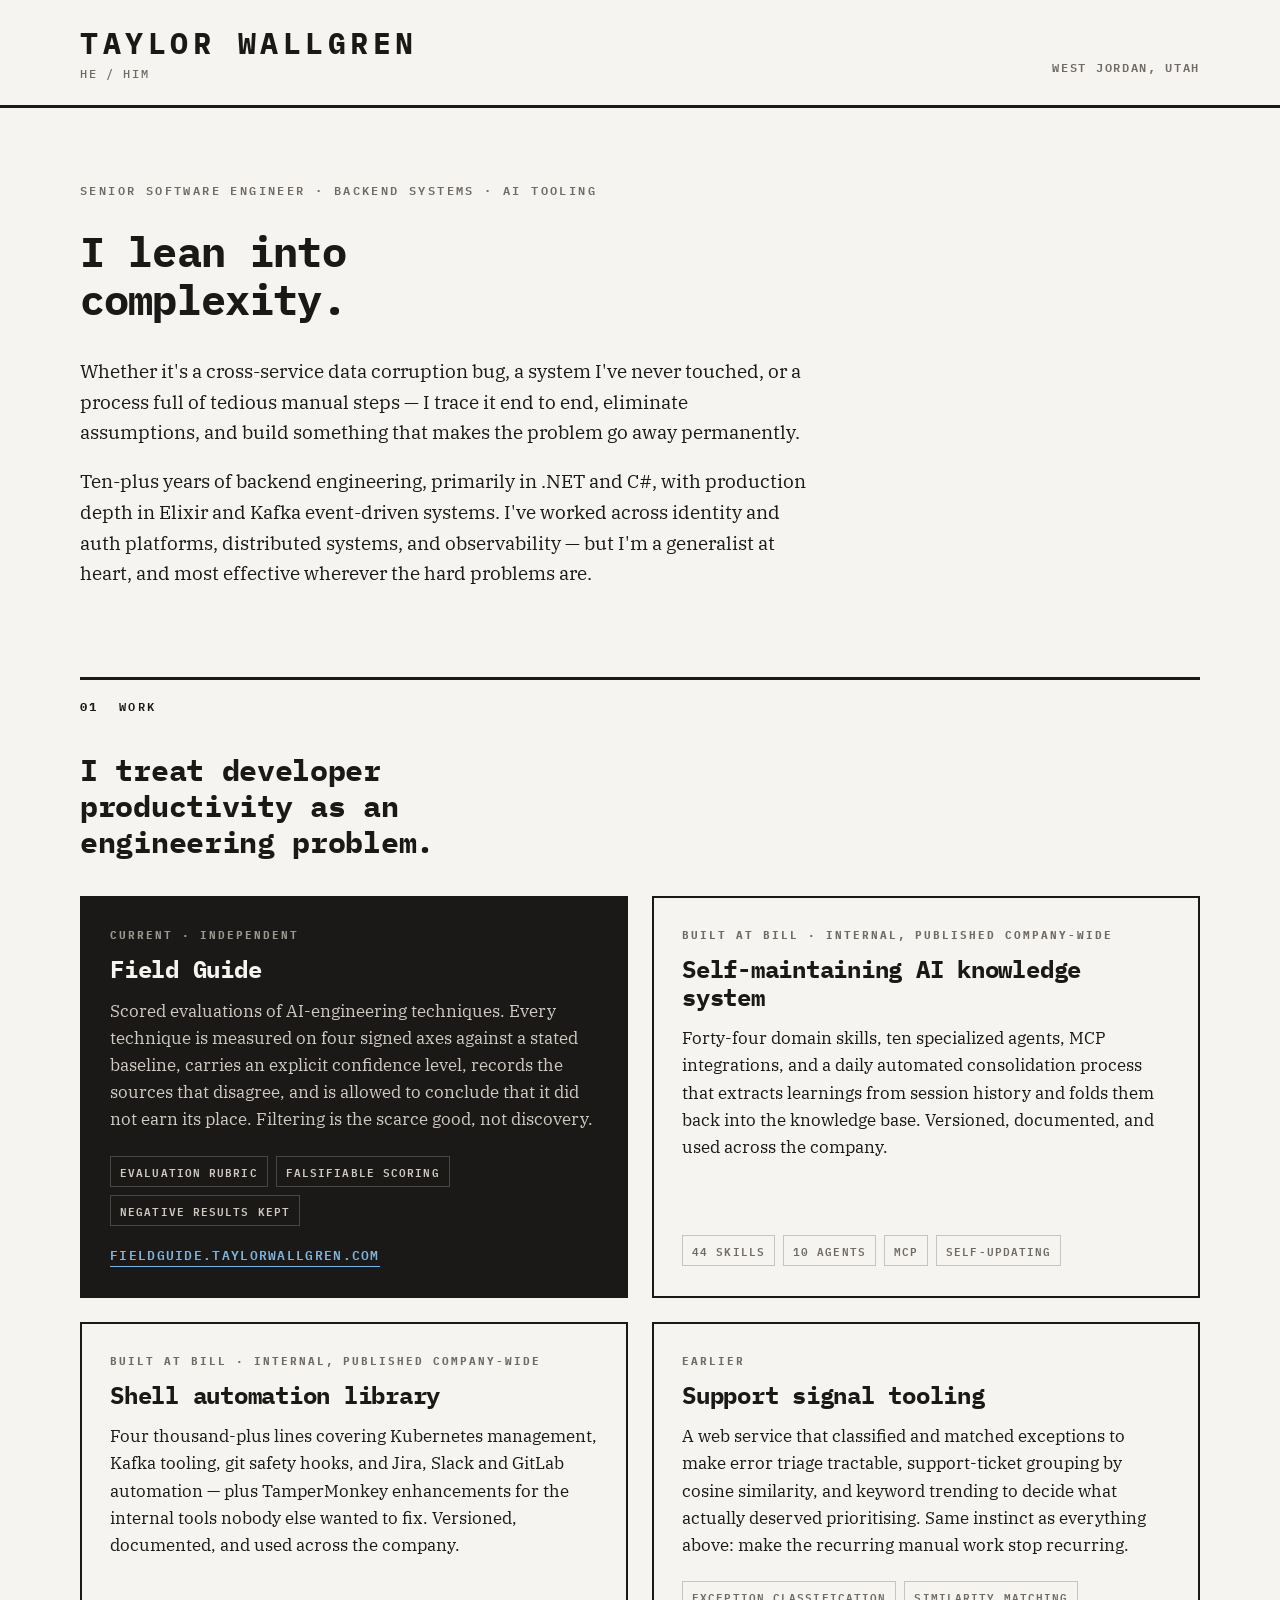
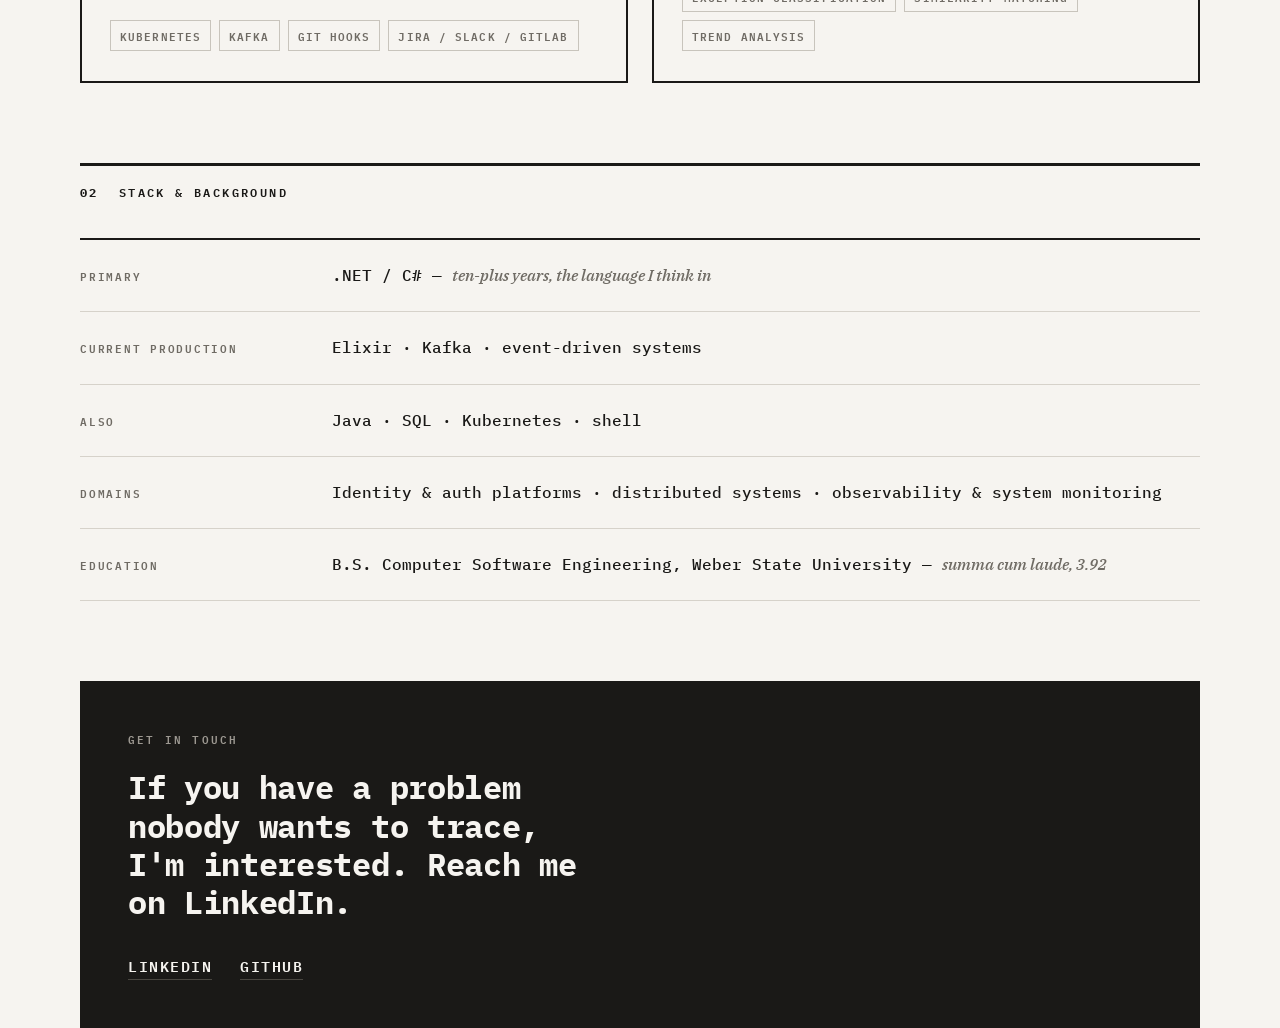
==== index.html @ c46b835e "Initial commit — taylorwallgren.com Static personal homepage. Hand-written HTML and CSS, no build st" ====
<!doctype html>
<html lang="en">
<head>
<meta charset="utf-8">
<meta name="viewport" content="width=device-width, initial-scale=1">
<title>Taylor Wallgren — Senior Software Engineer</title>
<meta name="description" content="Backend engineer who leans into complexity. 10+ years across .NET/C#, Elixir, and Kafka event-driven systems, with a standing interest in developer productivity as an engineering problem.">
<link rel="preconnect" href="https://fonts.googleapis.com">
<link rel="preconnect" href="https://fonts.gstatic.com" crossorigin>
<link rel="stylesheet" href="https://fonts.googleapis.com/css2?family=IBM+Plex+Mono:wght@400;500;600;700&family=IBM+Plex+Serif:ital,wght@0,400;0,600;1,400&display=swap">
<link rel="stylesheet" href="style.css">
</head>
<body>

<header class="masthead wrap">
  <div>
    <div class="masthead__name">Taylor Wallgren</div>
    <div class="masthead__pronouns">He / Him</div>
  </div>
  <div class="masthead__where">West Jordan, Utah</div>
</header>

<section class="hero wrap">
  <div class="hero__role">Senior Software Engineer &middot; Backend Systems &middot; AI Tooling</div>
  <h1 class="hero__lead">I lean into complexity.</h1>
  <p class="hero__body">Whether it's a cross-service data corruption bug, a system I've never touched, or a process full of tedious manual steps — I trace it end to end, eliminate assumptions, and build something that makes the problem go away permanently.</p>
  <p class="hero__body">Ten-plus years of backend engineering, primarily in .NET and C#, with production depth in Elixir and Kafka event-driven systems. I've worked across identity and auth platforms, distributed systems, and observability — but I'm a generalist at heart, and most effective wherever the hard problems are.</p>
</section>

<section class="section wrap">
  <div class="section__head"><span class="section__num">01</span><h2 class="section__label">Work</h2></div>

  <p class="claim">I treat developer productivity as an engineering problem.</p>

  <div class="work">

    <div class="card card--current">
      <div class="card__tag">Current &middot; Independent</div>
      <div class="card__title">Field Guide</div>
      <div class="card__body">Scored evaluations of AI-engineering techniques. Every technique is measured on four signed axes against a stated baseline, carries an explicit confidence level, records the sources that disagree, and is allowed to conclude that it did not earn its place. Filtering is the scarce good, not discovery.</div>
      <div class="card__facts">
        <span class="chip">Evaluation rubric</span>
        <span class="chip">Falsifiable scoring</span>
        <span class="chip">Negative results kept</span>
      </div>
      <div class="card__link"><a href="https://fieldguide.taylorwallgren.com">fieldguide.taylorwallgren.com</a></div>
    </div>

    <div class="card">
      <div class="card__tag">Built at BILL &middot; Internal, published company-wide</div>
      <div class="card__title">Self-maintaining AI knowledge system</div>
      <div class="card__body">Forty-four domain skills, ten specialized agents, MCP integrations, and a daily automated consolidation process that extracts learnings from session history and folds them back into the knowledge base. Versioned, documented, and used across the company.</div>
      <div class="card__facts">
        <span class="chip">44 skills</span>
        <span class="chip">10 agents</span>
        <span class="chip">MCP</span>
        <span class="chip">Self-updating</span>
      </div>
    </div>

    <div class="card">
      <div class="card__tag">Built at BILL &middot; Internal, published company-wide</div>
      <div class="card__title">Shell automation library</div>
      <div class="card__body">Four thousand-plus lines covering Kubernetes management, Kafka tooling, git safety hooks, and Jira, Slack and GitLab automation — plus TamperMonkey enhancements for the internal tools nobody else wanted to fix. Versioned, documented, and used across the company.</div>
      <div class="card__facts">
        <span class="chip">Kubernetes</span>
        <span class="chip">Kafka</span>
        <span class="chip">Git hooks</span>
        <span class="chip">Jira / Slack / GitLab</span>
      </div>
    </div>

    <div class="card">
      <div class="card__tag">Earlier</div>
      <div class="card__title">Support signal tooling</div>
      <div class="card__body">A web service that classified and matched exceptions to make error triage tractable, support-ticket grouping by cosine similarity, and keyword trending to decide what actually deserved prioritising. Same instinct as everything above: make the recurring manual work stop recurring.</div>
      <div class="card__facts">
        <span class="chip">Exception classification</span>
        <span class="chip">Similarity matching</span>
        <span class="chip">Trend analysis</span>
      </div>
    </div>

  </div>
</section>

<section class="section wrap">
  <div class="section__head"><span class="section__num">02</span><h2 class="section__label">Stack &amp; background</h2></div>

  <div class="stack">
    <div class="stack__row">
      <div class="stack__k">Primary</div>
      <div class="stack__v">.NET / C# &mdash; <em>ten-plus years, the language I think in</em></div>
    </div>
    <div class="stack__row">
      <div class="stack__k">Current production</div>
      <div class="stack__v">Elixir &middot; Kafka &middot; event-driven systems</div>
    </div>
    <div class="stack__row">
      <div class="stack__k">Also</div>
      <div class="stack__v">Java &middot; SQL &middot; Kubernetes &middot; shell</div>
    </div>
    <div class="stack__row">
      <div class="stack__k">Domains</div>
      <div class="stack__v">Identity &amp; auth platforms &middot; distributed systems &middot; observability &amp; system monitoring</div>
    </div>
    <div class="stack__row">
      <div class="stack__k">Education</div>
      <div class="stack__v">B.S. Computer Software Engineering, Weber State University &mdash; <em>summa cum laude, 3.92</em></div>
    </div>
  </div>
</section>

<section class="wrap">
  <div class="contact">
    <div class="contact__kicker">Get in touch</div>
    <div class="contact__line">If you have a problem nobody wants to trace, I'm interested. Reach me on LinkedIn.</div>
    <div class="contact__links">
      <a href="https://www.linkedin.com/in/taylorwallgren/">LinkedIn</a>
      <a href="https://github.com/twallgren">GitHub</a>
    </div>
  </div>
</section>

</body>
</html>
---- style.css ----
/* Taylor Wallgren — personal site.
   Same visual system as Field Guide (fieldguide subdomain) so the two
   read as one body of work: hard edges, heavy rules, mono for structure,
   serif for prose. */

:root {
  --paper:      #f6f4f0;
  --ink:        #1a1917;
  --muted:      #6f6b64;
  --hairline:   #d6d2ca;
  --hairline-2: #c8c4bc;
  --wash:       #ece8e1;

  --pos:        #1f6497;
  --neg:        #9c5f1a;

  --ink-inv:    #f6f4f0;
  --muted-inv:  #9c9891;
  --body-inv:   #cfcac2;
  --rule-inv:   #4a4741;

  --mono: 'IBM Plex Mono', ui-monospace, 'SF Mono', Menlo, monospace;
  --serif: 'IBM Plex Serif', Georgia, 'Times New Roman', serif;

  --gutter: 80px;
}

* { box-sizing: border-box; }
html { -webkit-text-size-adjust: 100%; }

body {
  margin: 0;
  background: var(--paper);
  color: var(--ink);
  font-family: var(--mono);
  padding-bottom: 0;
}

a { color: var(--pos); text-decoration: none; border-bottom: 1px solid var(--pos); }
a:hover { color: var(--neg); border-bottom-color: var(--neg); }
h1, h2, h3, p, ul { margin: 0; }
ul { padding: 0; list-style: none; }

.wrap { padding-left: var(--gutter); padding-right: var(--gutter); }

/* ---------- masthead ---------- */

.masthead {
  border-bottom: 3px solid var(--ink);
  padding-top: 28px; padding-bottom: 24px;
  display: flex; align-items: flex-end; justify-content: space-between;
  gap: 32px; flex-wrap: wrap;
}
.masthead__name {
  font-size: 30px; font-weight: 700; letter-spacing: 0.15em;
  text-transform: uppercase; line-height: 1;
}
.masthead__pronouns {
  font-size: 12px; font-weight: 500; letter-spacing: 0.14em;
  text-transform: uppercase; color: var(--muted); margin-top: 8px;
}
.masthead__where {
  font-size: 12px; font-weight: 600; letter-spacing: 0.14em;
  text-transform: uppercase; color: var(--muted); padding-bottom: 4px;
}

/* ---------- hero ---------- */

.hero { padding-top: 72px; padding-bottom: 8px; }
.hero__role {
  font-size: 12px; font-weight: 600; letter-spacing: 0.2em;
  text-transform: uppercase; color: var(--muted); margin-bottom: 28px;
}
.hero__lead {
  font-size: 42px; font-weight: 700; line-height: 1.14;
  letter-spacing: -0.02em; max-width: 22ch; margin-bottom: 32px;
  text-wrap: balance;
}
.hero__body {
  font-family: var(--serif); font-size: 19px; line-height: 1.62;
  max-width: 66ch; text-wrap: pretty;
}
.hero__body + .hero__body { margin-top: 18px; }

/* ---------- sections ---------- */

.section { padding-top: 80px; }
.section__head {
  border-top: 3px solid var(--ink); padding-top: 16px;
  display: flex; align-items: baseline; gap: 20px; flex-wrap: wrap;
  margin-bottom: 36px;
}
.section__num { font-size: 12px; font-weight: 700; letter-spacing: 0.2em; }
.section__label {
  font-size: 12px; font-weight: 600; letter-spacing: 0.2em; text-transform: uppercase;
}

.claim {
  font-size: 30px; font-weight: 700; line-height: 1.2;
  letter-spacing: -0.01em; max-width: 26ch; margin-bottom: 36px;
}

/* ---------- work cards ---------- */

.work { display: grid; grid-template-columns: repeat(2, minmax(0, 1fr)); gap: 24px; }
.card {
  border: 2px solid var(--ink); padding: 30px 28px;
  display: flex; flex-direction: column; gap: 14px;
}
.card--current { background: var(--ink); color: var(--ink-inv); }
.card__tag {
  font-size: 11px; font-weight: 700; letter-spacing: 0.18em;
  text-transform: uppercase; color: var(--muted);
}
.card--current .card__tag { color: var(--muted-inv); }
.card__title { font-size: 24px; font-weight: 700; line-height: 1.15; letter-spacing: -0.01em; }
.card__body { font-family: var(--serif); font-size: 17px; line-height: 1.6; }
.card--current .card__body { color: var(--body-inv); }
.card__facts { display: flex; flex-wrap: wrap; gap: 8px; margin-top: auto; padding-top: 8px; }
.chip {
  font-size: 11px; font-weight: 600; letter-spacing: 0.1em; text-transform: uppercase;
  border: 1px solid var(--hairline-2); color: var(--muted); padding: 5px 9px;
}
.card--current .chip { border-color: var(--rule-inv); color: var(--body-inv); }
.card__link { margin-top: 4px; font-size: 13px; font-weight: 600; letter-spacing: 0.1em; text-transform: uppercase; }
.card--current .card__link a { color: #7fb4dd; border-bottom-color: #7fb4dd; }
.card--current .card__link a:hover { color: #d9a86a; border-bottom-color: #d9a86a; }

/* ---------- stack ---------- */

.stack { border-top: 2px solid var(--ink); }
.stack__row {
  display: grid; grid-template-columns: 220px 1fr; gap: 32px;
  padding: 22px 0; border-bottom: 1px solid var(--hairline); align-items: baseline;
}
.stack__k {
  font-size: 11px; font-weight: 600; letter-spacing: 0.16em;
  text-transform: uppercase; color: var(--muted);
}
.stack__v { font-size: 16px; font-weight: 500; line-height: 1.7; }
.stack__v em { font-family: var(--serif); font-size: 16px; color: var(--muted); font-style: italic; }

/* ---------- contact ---------- */

.contact { background: var(--ink); color: var(--ink-inv); padding: 48px; margin-top: 80px; }
.contact__kicker {
  font-size: 11px; font-weight: 600; letter-spacing: 0.2em;
  text-transform: uppercase; color: var(--muted-inv); margin-bottom: 20px;
}
.contact__line { font-size: 32px; font-weight: 700; line-height: 1.2; letter-spacing: -0.01em; max-width: 24ch; margin-bottom: 32px; }
.contact__links { display: flex; flex-wrap: wrap; gap: 28px; }
.contact__links a {
  font-size: 15px; font-weight: 600; letter-spacing: 0.1em; text-transform: uppercase;
  color: var(--ink-inv); border-bottom-color: var(--rule-inv);
}
.contact__links a:hover { color: #d9a86a; border-bottom-color: #d9a86a; }
.todo { color: var(--neg); font-weight: 700; }
.card--current .todo, .contact .todo { color: #d9a86a; }

/* ---------- responsive ---------- */

@media (max-width: 1100px) {
  :root { --gutter: 48px; }
  .work { grid-template-columns: 1fr; }
  .hero__lead { font-size: 36px; }
}

@media (max-width: 720px) {
  :root { --gutter: 24px; }
  .hero { padding-top: 48px; }
  .hero__lead { font-size: 28px; max-width: none; }
  .hero__body { font-size: 17px; }
  .section { padding-top: 56px; }
  .claim { font-size: 22px; max-width: none; }
  .card { padding: 24px 22px; }
  .card__title { font-size: 20px; }
  .stack__row { grid-template-columns: 1fr; gap: 8px; }
  .contact { padding: 28px 24px; margin-top: 56px; }
  .contact__line { font-size: 22px; max-width: none; }
  .contact__links { gap: 16px; }
  .masthead__name { font-size: 22px; }
}
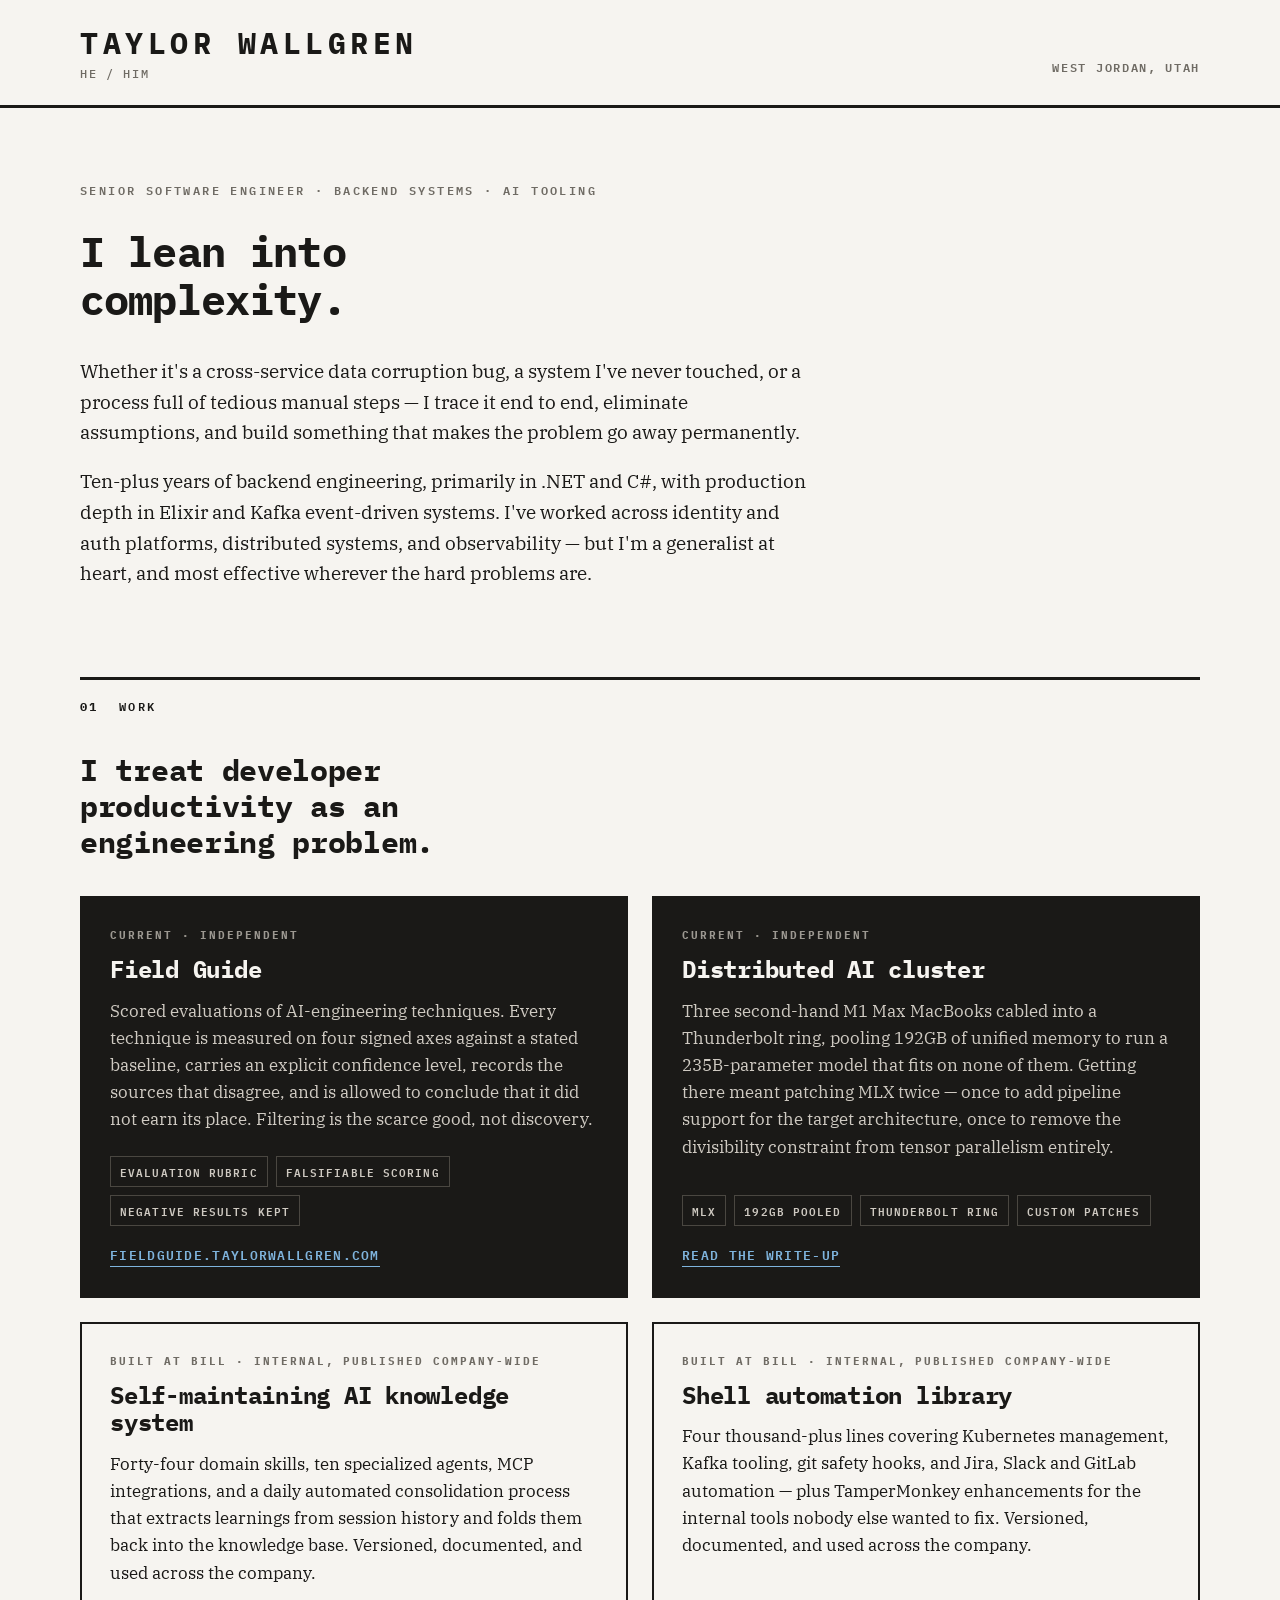
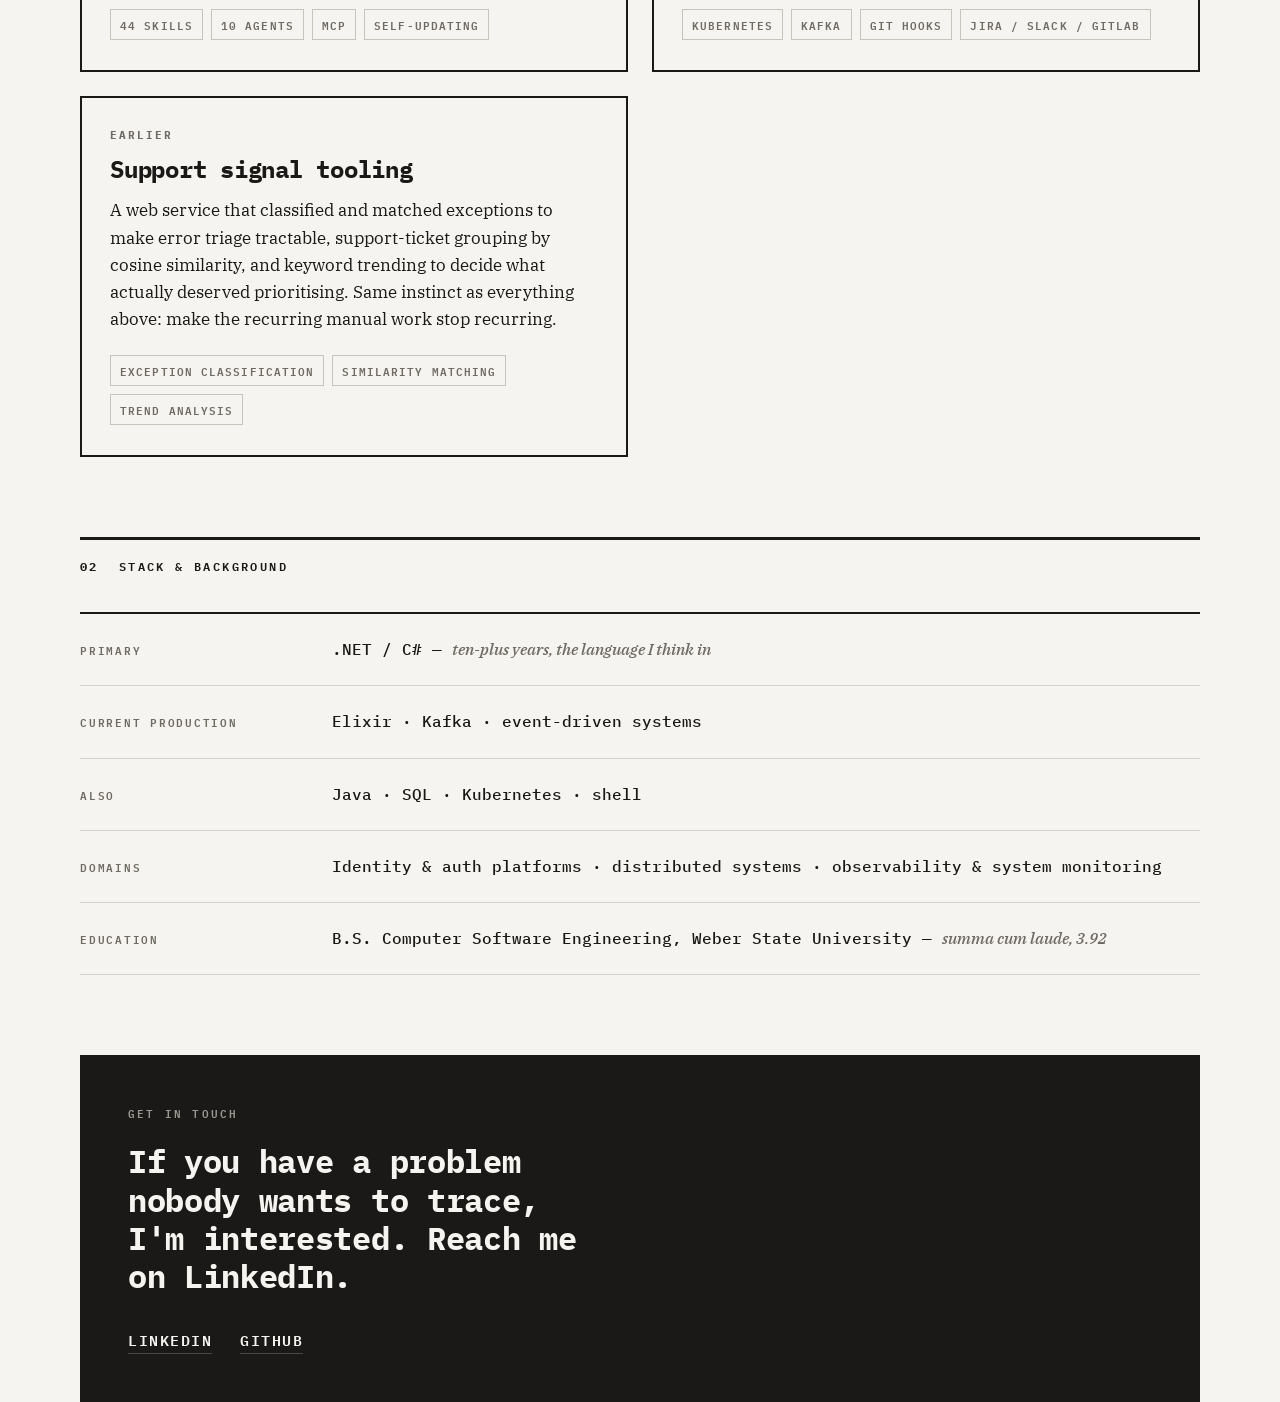
==== commit 4835e02b: "Add the distributed AI cluster write-up, linked from the homepage A technical retrospective on build" ====
--- a/index.html
+++ b/index.html
@@ -44,6 +44,19 @@
         <span class="chip">Negative results kept</span>
       </div>
       <div class="card__link"><a href="https://fieldguide.taylorwallgren.com">fieldguide.taylorwallgren.com</a></div>
+    </div>
+
+    <div class="card card--current">
+      <div class="card__tag">Current &middot; Independent</div>
+      <div class="card__title">Distributed AI cluster</div>
+      <div class="card__body">Three second-hand M1 Max MacBooks cabled into a Thunderbolt ring, pooling 192GB of unified memory to run a 235B-parameter model that fits on none of them. Getting there meant patching MLX twice &mdash; once to add pipeline support for the target architecture, once to remove the divisibility constraint from tensor parallelism entirely.</div>
+      <div class="card__facts">
+        <span class="chip">MLX</span>
+        <span class="chip">192GB pooled</span>
+        <span class="chip">Thunderbolt ring</span>
+        <span class="chip">Custom patches</span>
+      </div>
+      <div class="card__link"><a href="distributed-ai-cluster.html">Read the write-up</a></div>
     </div>
 
     <div class="card">
--- a/style.css
+++ b/style.css
@@ -11,13 +11,19 @@
   --hairline-2: #c8c4bc;
   --wash:       #ece8e1;
 
+  --faint:      #b5b0a7;
+
   --pos:        #1f6497;
+  --pos-tint:   #e4edf5;
   --neg:        #9c5f1a;
+  --neg-tint:   #f4ebdd;
 
   --ink-inv:    #f6f4f0;
   --muted-inv:  #9c9891;
   --body-inv:   #cfcac2;
   --rule-inv:   #4a4741;
+  --pos-inv:    #7fb4dd;
+  --neg-inv:    #d9a86a;
 
   --mono: 'IBM Plex Mono', ui-monospace, 'SF Mono', Menlo, monospace;
   --serif: 'IBM Plex Serif', Georgia, 'Times New Roman', serif;
@@ -180,3 +186,320 @@
   .contact__links { gap: 16px; }
   .masthead__name { font-size: 22px; }
 }
+
+/* ============================================================
+   ARTICLE PAGES
+   Components for long-form write-ups (distributed-ai-cluster.html).
+   Ported from the Field Guide stylesheet so the two properties keep
+   reading as one body of work; .code and .dtable are new here, built
+   to the same rules — hard edges, no radii, no shadows.
+   Nothing above this line is modified.
+   ============================================================ */
+
+/* ---------- compact masthead + nav ---------- */
+
+.masthead--compact { padding-top: 20px; padding-bottom: 18px; align-items: center; }
+.masthead--compact .masthead__name {
+  font-size: 16px; color: var(--ink); border-bottom: 0; display: inline-block;
+}
+.masthead--compact .masthead__name:hover { color: var(--neg); }
+.nav {
+  display: flex; gap: 28px; font-size: 12px; font-weight: 600;
+  letter-spacing: 0.14em; text-transform: uppercase; flex-wrap: wrap;
+}
+.nav a { color: var(--ink); border-bottom: 0; }
+.nav a:hover { color: var(--neg); }
+
+/* ---------- prose ---------- */
+
+.lede { font-family: var(--serif); font-size: 19px; line-height: 1.62;
+        max-width: 62ch; text-wrap: pretty; }
+.lede + .lede { margin-top: 20px; }
+.prose { font-family: var(--serif); font-size: 19px; line-height: 1.62;
+         max-width: 74ch; text-wrap: pretty; }
+.prose + .prose { margin-top: 18px; }
+.prose ul { margin-top: 14px; }
+.prose li { margin-bottom: 10px; padding-left: 18px; position: relative; }
+.prose li::before { content: "—"; position: absolute; left: 0; color: var(--muted); }
+.tok { font-family: var(--mono); font-weight: 600; font-size: 0.92em; }
+
+/* Long identifiers (API symbols, error constants) are single unbreakable
+   words wide enough to push the whole page sideways on a phone. Break them
+   only when they genuinely cannot fit. Code blocks are exempt — they scroll
+   instead, because breaking a line there would change its meaning. */
+.lede, .prose, .standfirst, .baseline__text, .guide__rule, .guide__body,
+.history__what, .history__why, .history__note, .plog__claim, .plog__body,
+.when__body, .endnote__body, .slab__cols p, .dname, .dcell, .dtable__note {
+  overflow-wrap: break-word;
+}
+
+/* A grid track's automatic minimum is its content's min-content width, and
+   overflow-wrap does not lower that — so one long word still widens the
+   column and pushes the page sideways. min-width:0 lets the track shrink,
+   at which point the rule above is free to wrap. */
+.post-grid > *, .baseline > *, .guide__item > *, .history__entry > *,
+.plog__entry > *, .endnote > *, .slab__cols > *, .when__col {
+  min-width: 0;
+}
+
+/* ---------- post head ---------- */
+
+.post-head { padding-top: 56px; }
+.post-kicker { display: flex; align-items: center; gap: 14px; margin-bottom: 28px; flex-wrap: wrap; }
+.post-kicker__bar { display: flex; height: 12px; width: 56px; }
+.post-kicker__bar > i { flex-grow: 1; background: var(--ink); }
+.post-kicker__status { font-size: 13px; font-weight: 700; letter-spacing: 0.2em; text-transform: uppercase; }
+.post-kicker__sep { width: 1px; height: 18px; background: var(--hairline-2); }
+.post-kicker__meta {
+  font-size: 13px; font-weight: 500; letter-spacing: 0.14em;
+  text-transform: uppercase; color: var(--muted);
+}
+.post-grid { display: grid; grid-template-columns: 2fr 1fr; gap: 32px; }
+.post-title {
+  font-size: 68px; font-weight: 700; line-height: 1; letter-spacing: -0.025em;
+  margin-bottom: 30px; text-wrap: balance;
+}
+.standfirst { font-family: var(--serif); font-size: 22px; line-height: 1.5; max-width: 54ch; text-wrap: pretty; }
+
+.stats { border: 2px solid var(--ink); align-self: start; }
+.stat { padding: 18px 20px; border-bottom: 1px solid var(--hairline); }
+.stat:last-child { border-bottom: 0; }
+.stat__num { font-size: 34px; font-weight: 700; line-height: 1; }
+.stat__label {
+  font-size: 11px; font-weight: 600; letter-spacing: 0.16em;
+  text-transform: uppercase; color: var(--muted); margin-top: 6px;
+}
+
+/* ---------- section head variants ---------- */
+
+.section__head--spread { justify-content: space-between; }
+.section__note {
+  font-size: 11px; font-weight: 500; letter-spacing: 0.14em;
+  text-transform: uppercase; color: var(--muted);
+}
+
+/* ---------- dark slab ---------- */
+
+.slab { background: var(--ink); color: var(--ink-inv); padding: 44px 48px; }
+.slab__kicker {
+  font-size: 11px; font-weight: 600; letter-spacing: 0.2em;
+  text-transform: uppercase; color: var(--muted-inv);
+}
+.slab__rule {
+  font-size: 44px; font-weight: 700; line-height: 1.08;
+  letter-spacing: -0.01em; margin: 20px 0 28px;
+}
+.slab__cols { display: grid; grid-template-columns: 1fr 1fr; gap: 32px; max-width: 900px; }
+.slab__cols p { font-family: var(--serif); font-size: 17px; line-height: 1.6; }
+
+/* ---------- baseline (framing statement) ---------- */
+
+.baseline {
+  display: grid; grid-template-columns: 180px 1fr; gap: 40px; align-items: start;
+  background: var(--ink); color: var(--ink-inv); padding: 36px 44px;
+}
+.baseline__label {
+  font-size: 12px; font-weight: 700; letter-spacing: 0.2em;
+  text-transform: uppercase; color: var(--muted-inv); padding-top: 6px;
+}
+.baseline__text { font-family: var(--serif); font-size: 22px; line-height: 1.5; }
+
+/* ---------- two-column verdict ---------- */
+
+.when { border: 3px solid var(--ink); display: grid; grid-template-columns: 1fr 1fr; }
+.when__col { padding: 32px 34px; display: flex; flex-direction: column; gap: 12px; }
+.when__col:first-child { border-right: 3px solid var(--ink); }
+.when__kicker { font-size: 11px; font-weight: 700; letter-spacing: 0.18em; text-transform: uppercase; }
+.when__kicker--pos { color: var(--pos); }
+.when__kicker--neg { color: var(--neg); }
+.when__title { font-size: 28px; font-weight: 700; line-height: 1.12; letter-spacing: -0.01em; }
+.when__body { font-family: var(--serif); font-size: 17px; line-height: 1.55; }
+
+/* ---------- meta row ---------- */
+
+.meta-row {
+  display: flex; gap: 40px; align-items: baseline; flex-wrap: wrap;
+  padding-top: 22px; margin-top: 22px; border-top: 1px solid var(--hairline);
+}
+.meta { display: flex; align-items: baseline; gap: 12px; }
+.meta__k {
+  font-size: 11px; font-weight: 600; letter-spacing: 0.16em;
+  text-transform: uppercase; color: var(--muted);
+}
+.meta__v { font-size: 15px; font-weight: 700; }
+.meta__x { font-size: 13px; color: var(--muted); }
+
+/* ---------- failure log ---------- */
+
+.history { border-top: 2px solid var(--ink); }
+.history__entry {
+  display: grid; grid-template-columns: 180px 1fr; gap: 36px;
+  padding: 24px 0; border-bottom: 1px solid var(--hairline);
+}
+.history__date {
+  font-size: 13px; font-weight: 600; letter-spacing: 0.1em;
+  text-transform: uppercase; color: var(--muted); padding-top: 2px;
+}
+.history__what { font-size: 17px; font-weight: 700; margin-bottom: 14px; }
+.history__why { font-family: var(--serif); font-size: 17px; line-height: 1.6; margin: 0; }
+.history__why + .history__why { margin-top: 12px; }
+.history__note {
+  padding-top: 16px; font-family: var(--serif); font-size: 15px;
+  line-height: 1.6; color: var(--muted); max-width: 74ch; margin: 0;
+}
+
+/* ---------- practical guide list ---------- */
+/* Categorised advice: left rail names the area, right carries the rule. */
+
+.guide { border-top: 2px solid var(--ink); margin-top: 36px; }
+.guide__item {
+  display: grid; grid-template-columns: 180px 1fr; gap: 36px;
+  padding: 24px 0; border-bottom: 1px solid var(--hairline);
+}
+.guide__cat {
+  font-size: 11px; font-weight: 600; letter-spacing: 0.16em;
+  text-transform: uppercase; color: var(--muted); padding-top: 4px;
+}
+.guide__rule { font-size: 18px; font-weight: 700; line-height: 1.35; margin-bottom: 12px; }
+.guide__body { font-family: var(--serif); font-size: 17px; line-height: 1.6; margin: 0; }
+
+/* ---------- retraction log (dark) ---------- */
+
+.plog { background: var(--ink); color: var(--ink-inv); padding: 40px 44px 44px; }
+.plog__head {
+  display: flex; align-items: baseline; justify-content: space-between; gap: 24px;
+  padding-bottom: 22px; margin-bottom: 32px;
+  border-bottom: 1px solid var(--rule-inv); flex-wrap: wrap;
+}
+.plog__title { font-size: 28px; font-weight: 700; letter-spacing: -0.01em; }
+.plog__blurb {
+  font-family: var(--serif); font-size: 17px; line-height: 1.5;
+  color: var(--body-inv); max-width: 58ch; text-align: right;
+}
+.plog__entry {
+  display: grid; grid-template-columns: 210px 1fr; gap: 36px;
+  padding-bottom: 30px; margin-bottom: 30px; border-bottom: 1px solid var(--rule-inv);
+}
+.plog__entry:last-child { padding-bottom: 0; margin-bottom: 0; border-bottom: 0; }
+.plog__meta { display: flex; flex-direction: column; gap: 12px; }
+.plog__date { font-size: 13px; font-weight: 600; letter-spacing: 0.1em; color: var(--muted-inv); }
+.plog__claim { font-family: var(--serif); font-size: 19px; font-weight: 600; line-height: 1.4; margin-bottom: 14px; }
+.plog__body {
+  font-family: var(--serif); font-size: 18px; line-height: 1.6;
+  color: #e6e2db; max-width: 74ch; text-wrap: pretty;
+}
+.plog__body + .plog__body { margin-top: 14px; }
+.plog__body .tok { color: var(--ink-inv); }
+.tag {
+  display: inline-flex; align-self: flex-start; font-size: 11px; font-weight: 700;
+  letter-spacing: 0.16em; text-transform: uppercase; padding: 5px 10px;
+}
+.tag--retracted { background: var(--neg-inv); color: var(--ink); }
+.tag--held { border: 1px solid var(--pos-inv); color: var(--pos-inv); padding: 4px 10px; }
+
+/* ---------- endnote ---------- */
+
+.endnote {
+  border-top: 2px solid var(--ink); padding-top: 22px; margin-top: 40px;
+  display: grid; grid-template-columns: 210px 1fr; gap: 36px;
+}
+.endnote__label {
+  font-size: 11px; font-weight: 600; letter-spacing: 0.18em;
+  text-transform: uppercase; color: var(--muted);
+}
+.endnote__body {
+  font-family: var(--serif); font-size: 17px; line-height: 1.6;
+  color: #4a4741; max-width: 78ch;
+}
+.endnote__body .tok { color: var(--ink); }
+
+/* ---------- code ---------- */
+/* New here — neither property had a code block before. Same rules as
+   everything else: hard edges, no radius, mono. The heavy left rule marks
+   it as machine text without boxing it in. */
+
+.code {
+  font-family: var(--mono); font-size: 13px; line-height: 1.65;
+  background: var(--wash); border-left: 3px solid var(--ink);
+  padding: 20px 24px; margin-top: 24px;
+  overflow-x: auto; white-space: pre; tab-size: 2;
+}
+.code__label {
+  font-size: 11px; font-weight: 600; letter-spacing: 0.16em;
+  text-transform: uppercase; color: var(--muted); margin-top: 28px; margin-bottom: 0;
+}
+.code__label + .code { margin-top: 10px; }
+.code .c { color: var(--muted); }
+
+/* ---------- data table ---------- */
+/* New here — mirrors the Field Guide index grid rather than a <table>,
+   so rows share the same rule weights as everything else. */
+
+.dtable { margin-top: 32px; }
+.dtable__scroll { overflow-x: auto; }
+.drow {
+  display: grid; grid-template-columns: 2.2fr 0.7fr 1.3fr 1.2fr 0.9fr;
+  gap: 20px; align-items: baseline; padding: 16px 0;
+  border-bottom: 1px solid var(--hairline); min-width: 720px;
+}
+.drow--head { align-items: end; padding: 0 0 10px; border-bottom: 2px solid var(--ink); }
+.drow--last { border-bottom: 2px solid var(--ink); }
+.drow--feature { background: var(--wash); }
+.dth {
+  font-size: 11px; font-weight: 600; letter-spacing: 0.16em;
+  text-transform: uppercase; color: var(--muted);
+}
+.dname { font-size: 15px; font-weight: 600; line-height: 1.4; }
+.dname small {
+  display: block; font-size: 12px; font-weight: 500;
+  color: var(--muted); margin-top: 5px; letter-spacing: 0.04em;
+}
+.drow--feature .dname { font-weight: 700; }
+.dcell { font-size: 14px; font-weight: 500; line-height: 1.45; }
+.dcell--num { font-weight: 700; }
+.dcell--none { color: var(--faint); font-size: 12px; letter-spacing: 0.06em; text-transform: uppercase; }
+.dpatch {
+  display: inline-block; font-size: 10px; font-weight: 700; letter-spacing: 0.12em;
+  text-transform: uppercase; color: var(--neg); border: 1px solid var(--neg);
+  padding: 2px 6px; margin-top: 6px;
+}
+.dtable__note {
+  padding-top: 18px; font-family: var(--serif); font-size: 16px;
+  line-height: 1.6; color: var(--muted); max-width: 74ch;
+}
+
+/* ---------- article responsive ---------- */
+
+@media (max-width: 1100px) {
+  .post-grid { grid-template-columns: 1fr; }
+  .post-title { font-size: 52px; }
+  .stats { display: grid; grid-template-columns: repeat(2, minmax(0, 1fr)); }
+  .stat { border-bottom: 1px solid var(--hairline); }
+  .stat:nth-child(odd) { border-right: 1px solid var(--hairline); }
+}
+
+@media (max-width: 720px) {
+  .post-head { padding-top: 40px; }
+  .post-title { font-size: 34px; }
+  .standfirst { font-size: 19px; }
+  .lede, .prose { font-size: 17px; }
+  .stats { grid-template-columns: 1fr; }
+  .stat:nth-child(odd) { border-right: 0; }
+  .slab, .plog { padding: 28px 24px; }
+  .slab__rule { font-size: 26px; }
+  .slab__cols { grid-template-columns: 1fr; gap: 24px; }
+  .baseline, .when, .plog__entry, .endnote, .history__entry, .guide__item {
+    grid-template-columns: 1fr; gap: 16px;
+  }
+  .baseline { padding: 24px; }
+  .baseline__text { font-size: 19px; }
+  .when__col { padding: 24px; }
+  .when__col:first-child { border-right: 0; border-bottom: 3px solid var(--ink); }
+  .when__title { font-size: 22px; }
+  .plog__head { flex-direction: column; }
+  .plog__blurb { text-align: left; }
+  .plog__title { font-size: 22px; }
+  .nav { gap: 16px; font-size: 11px; }
+  .meta-row { gap: 20px; }
+  .code { font-size: 12px; padding: 16px 18px; }
+}
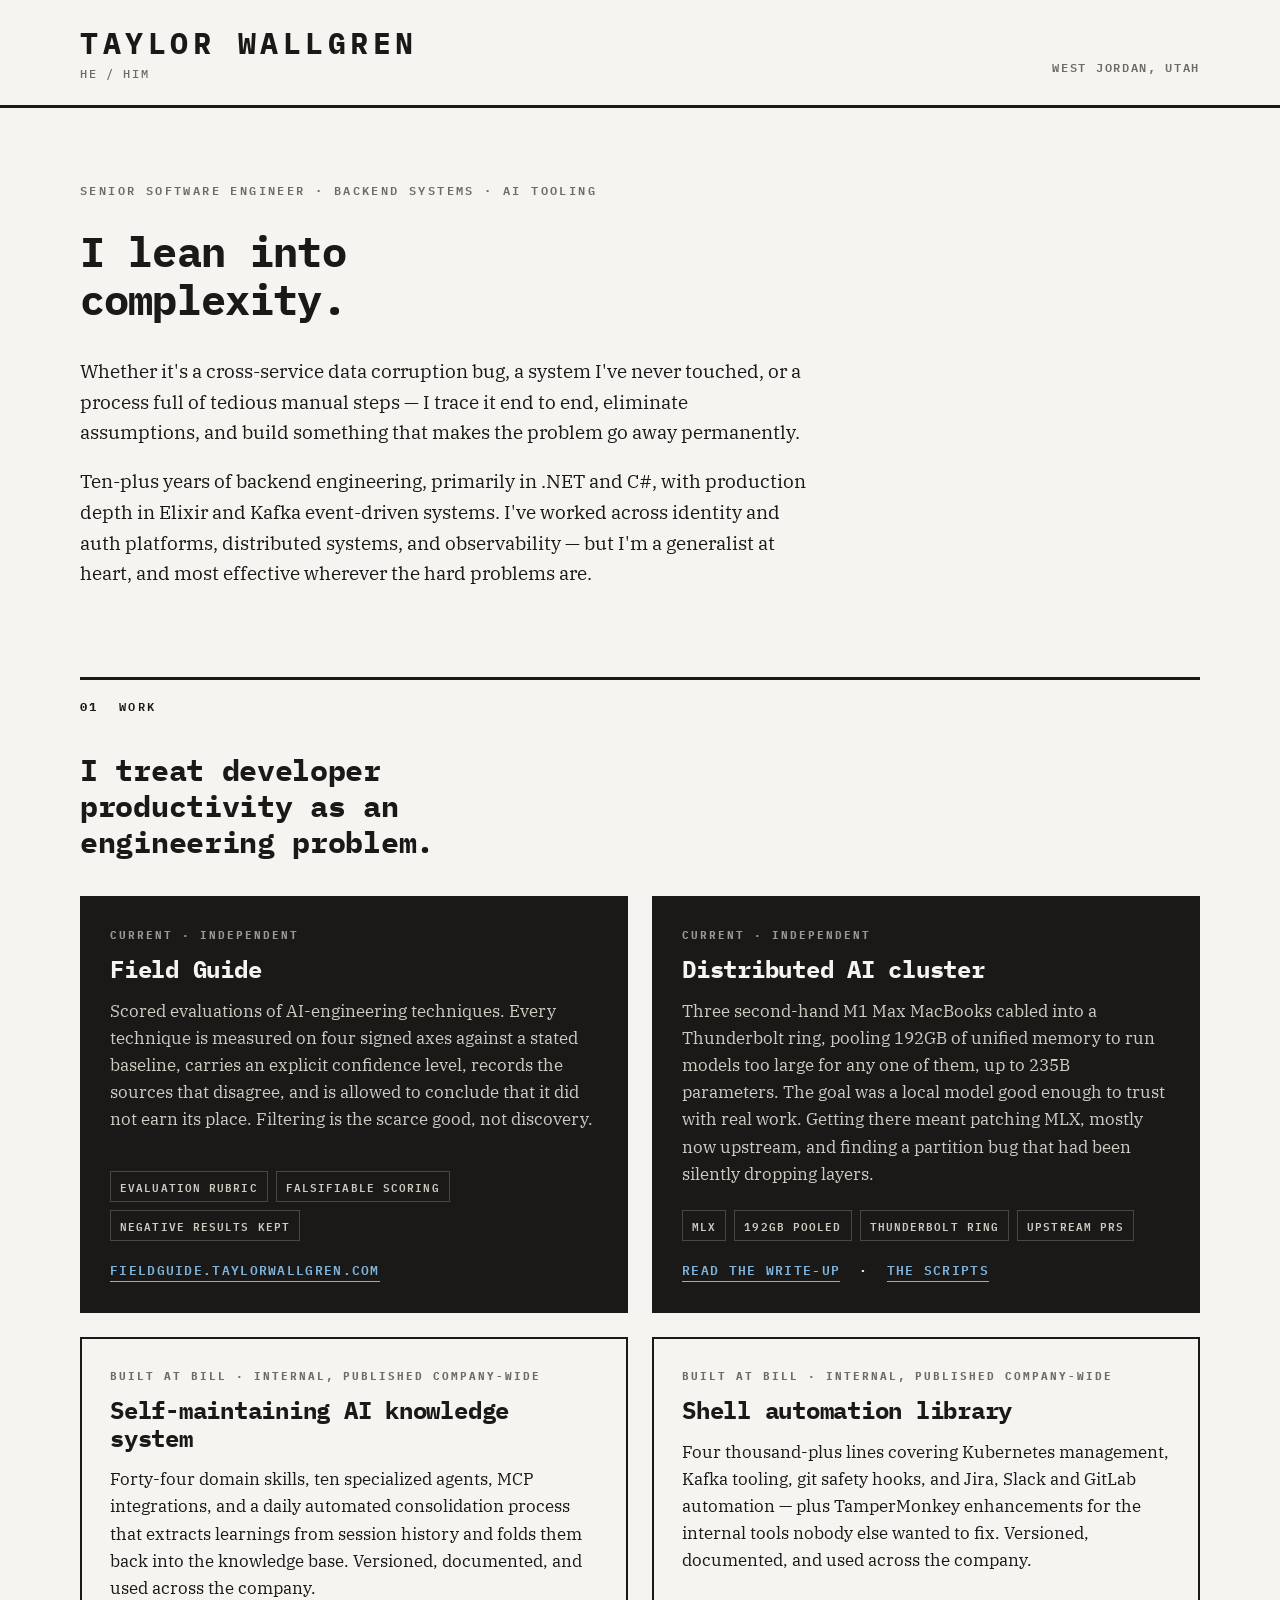
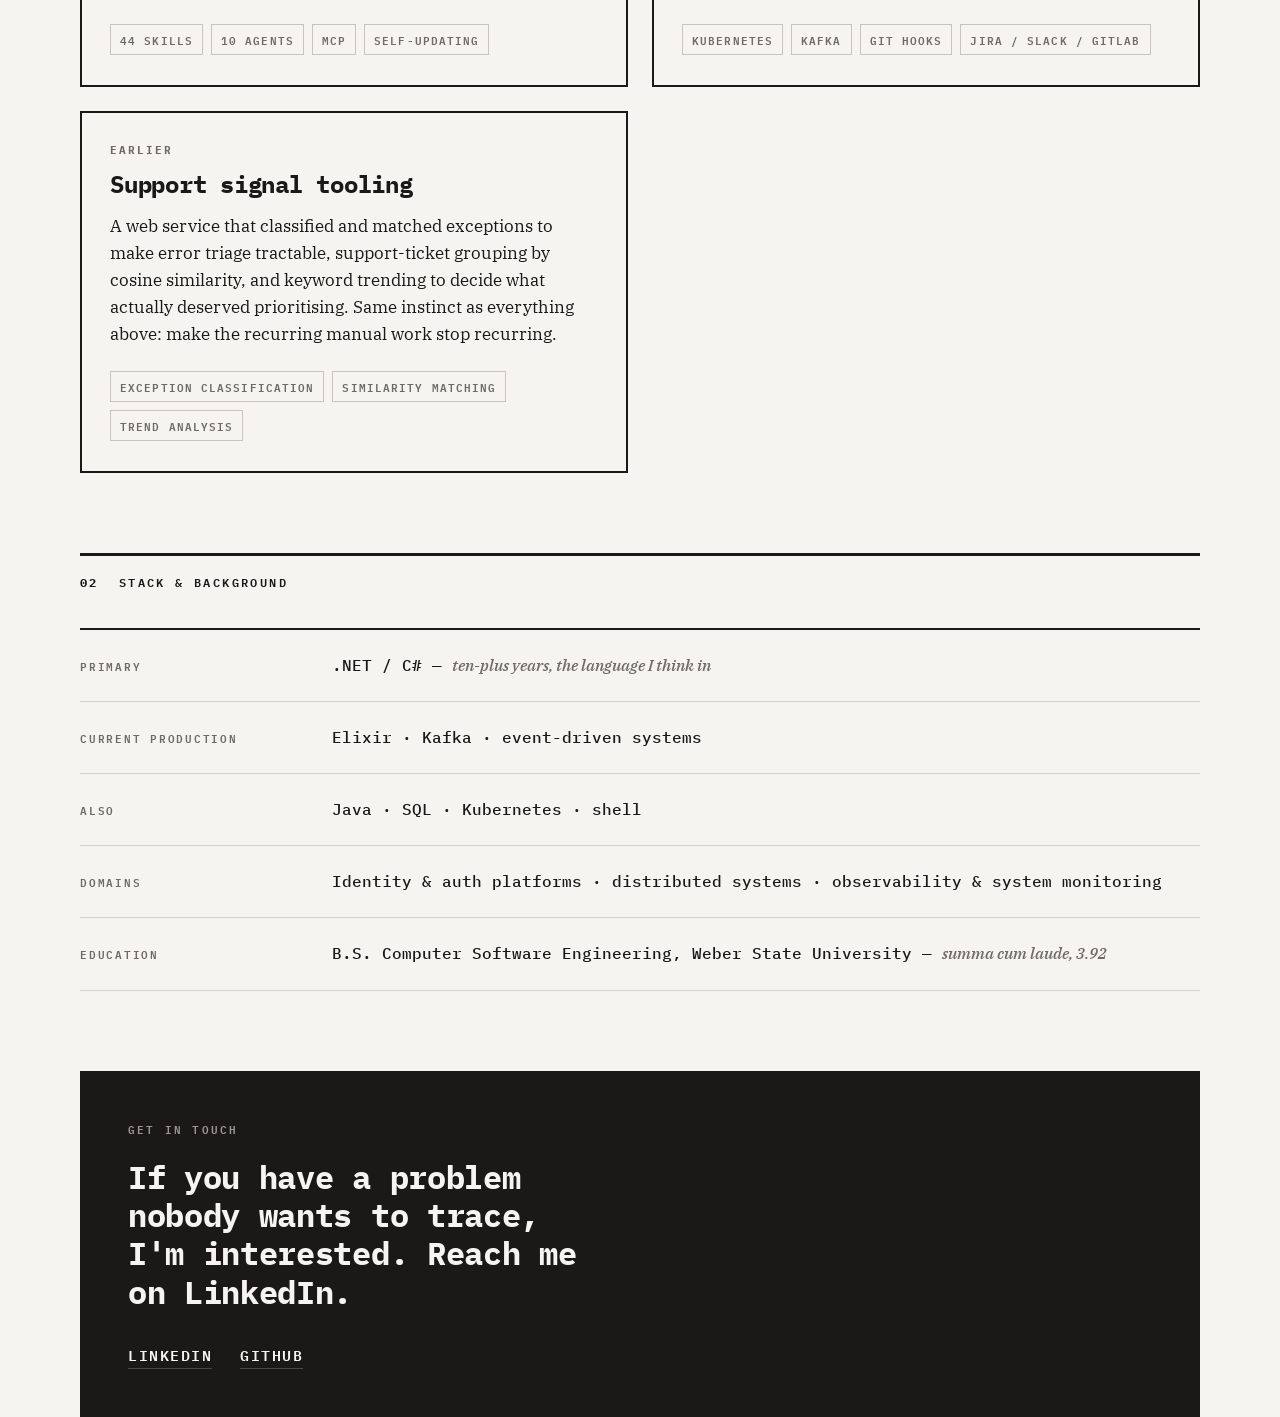
==== commit 70095672: "Link the published cluster scripts, and update the homepage card twallgren/mlx-cluster is public now" ====
--- a/index.html
+++ b/index.html
@@ -1,139 +1,199 @@
 <!doctype html>
 <html lang="en">
+
 <head>
-<meta charset="utf-8">
-<meta name="viewport" content="width=device-width, initial-scale=1">
-<title>Taylor Wallgren — Senior Software Engineer</title>
-<meta name="description" content="Backend engineer who leans into complexity. 10+ years across .NET/C#, Elixir, and Kafka event-driven systems, with a standing interest in developer productivity as an engineering problem.">
-<link rel="preconnect" href="https://fonts.googleapis.com">
-<link rel="preconnect" href="https://fonts.gstatic.com" crossorigin>
-<link rel="stylesheet" href="https://fonts.googleapis.com/css2?family=IBM+Plex+Mono:wght@400;500;600;700&family=IBM+Plex+Serif:ital,wght@0,400;0,600;1,400&display=swap">
-<link rel="stylesheet" href="style.css">
+  <!-- Google tag (gtag.js) -->
+  <script async src="https://www.googletagmanager.com/gtag/js?id=G-2V2VCKMHGG"></script>
+  <script>
+    window.dataLayer = window.dataLayer || [];
+    function gtag() { dataLayer.push(arguments); }
+    gtag('js', new Date());
+
+    gtag('config', 'G-2V2VCKMHGG');
+  </script>
+  <meta charset="utf-8">
+  <meta name="viewport" content="width=device-width, initial-scale=1">
+  <title>Taylor Wallgren — Senior Software Engineer</title>
+  <meta name="description"
+    content="Backend engineer who leans into complexity. 10+ years across .NET/C#, Elixir, and Kafka event-driven systems, with a standing interest in developer productivity as an engineering problem.">
+  <link rel="canonical" href="https://taylorwallgren.com/">
+
+  <meta property="og:type" content="website">
+  <meta property="og:site_name" content="Taylor Wallgren">
+  <meta property="og:url" content="https://taylorwallgren.com/">
+  <meta property="og:title" content="Taylor Wallgren — Senior Software Engineer">
+  <meta property="og:description" content="Backend engineer who leans into complexity. 10+ years across .NET/C#, Elixir, and Kafka event-driven systems, with a standing interest in developer productivity as an engineering problem.">
+  <meta name="twitter:card" content="summary">
+  <meta name="twitter:title" content="Taylor Wallgren — Senior Software Engineer">
+  <meta name="twitter:description" content="Backend engineer who leans into complexity. 10+ years across .NET/C#, Elixir, and Kafka event-driven systems, with a standing interest in developer productivity as an engineering problem.">
+
+  <script type="application/ld+json">
+  {
+    "@context": "https://schema.org",
+    "@type": "Person",
+    "name": "Taylor Wallgren",
+    "url": "https://taylorwallgren.com/",
+    "jobTitle": "Senior Software Engineer",
+    "knowsAbout": [".NET", "C#", "Elixir", "Apache Kafka", "Event-driven architecture", "MLX", "Distributed inference"]
+  }
+  </script>
+
+  <link rel="preconnect" href="https://fonts.googleapis.com">
+  <link rel="preconnect" href="https://fonts.gstatic.com" crossorigin>
+  <link rel="stylesheet"
+    href="https://fonts.googleapis.com/css2?family=IBM+Plex+Mono:wght@400;500;600;700&family=IBM+Plex+Serif:ital,wght@0,400;0,600;1,400&display=swap">
+  <link rel="stylesheet" href="style.css">
 </head>
+
 <body>
 
-<header class="masthead wrap">
-  <div>
-    <div class="masthead__name">Taylor Wallgren</div>
-    <div class="masthead__pronouns">He / Him</div>
-  </div>
-  <div class="masthead__where">West Jordan, Utah</div>
-</header>
+  <header class="masthead wrap">
+    <div>
+      <div class="masthead__name">Taylor Wallgren</div>
+      <div class="masthead__pronouns">He / Him</div>
+    </div>
+    <div class="masthead__where">West Jordan, Utah</div>
+  </header>
 
-<section class="hero wrap">
-  <div class="hero__role">Senior Software Engineer &middot; Backend Systems &middot; AI Tooling</div>
-  <h1 class="hero__lead">I lean into complexity.</h1>
-  <p class="hero__body">Whether it's a cross-service data corruption bug, a system I've never touched, or a process full of tedious manual steps — I trace it end to end, eliminate assumptions, and build something that makes the problem go away permanently.</p>
-  <p class="hero__body">Ten-plus years of backend engineering, primarily in .NET and C#, with production depth in Elixir and Kafka event-driven systems. I've worked across identity and auth platforms, distributed systems, and observability — but I'm a generalist at heart, and most effective wherever the hard problems are.</p>
-</section>
+  <section class="hero wrap">
+    <div class="hero__role">Senior Software Engineer &middot; Backend Systems &middot; AI Tooling</div>
+    <h1 class="hero__lead">I lean into complexity.</h1>
+    <p class="hero__body">Whether it's a cross-service data corruption bug, a system I've never touched, or a process
+      full of tedious manual steps — I trace it end to end, eliminate assumptions, and build something that makes the
+      problem go away permanently.</p>
+    <p class="hero__body">Ten-plus years of backend engineering, primarily in .NET and C#, with production depth in
+      Elixir and Kafka event-driven systems. I've worked across identity and auth platforms, distributed systems, and
+      observability — but I'm a generalist at heart, and most effective wherever the hard problems are.</p>
+  </section>
 
-<section class="section wrap">
-  <div class="section__head"><span class="section__num">01</span><h2 class="section__label">Work</h2></div>
-
-  <p class="claim">I treat developer productivity as an engineering problem.</p>
-
-  <div class="work">
-
-    <div class="card card--current">
-      <div class="card__tag">Current &middot; Independent</div>
-      <div class="card__title">Field Guide</div>
-      <div class="card__body">Scored evaluations of AI-engineering techniques. Every technique is measured on four signed axes against a stated baseline, carries an explicit confidence level, records the sources that disagree, and is allowed to conclude that it did not earn its place. Filtering is the scarce good, not discovery.</div>
-      <div class="card__facts">
-        <span class="chip">Evaluation rubric</span>
-        <span class="chip">Falsifiable scoring</span>
-        <span class="chip">Negative results kept</span>
-      </div>
-      <div class="card__link"><a href="https://fieldguide.taylorwallgren.com">fieldguide.taylorwallgren.com</a></div>
+  <section class="section wrap">
+    <div class="section__head"><span class="section__num">01</span>
+      <h2 class="section__label">Work</h2>
     </div>
 
-    <div class="card card--current">
-      <div class="card__tag">Current &middot; Independent</div>
-      <div class="card__title">Distributed AI cluster</div>
-      <div class="card__body">Three second-hand M1 Max MacBooks cabled into a Thunderbolt ring, pooling 192GB of unified memory to run a 235B-parameter model that fits on none of them. Getting there meant patching MLX twice &mdash; once to add pipeline support for the target architecture, once to remove the divisibility constraint from tensor parallelism entirely.</div>
-      <div class="card__facts">
-        <span class="chip">MLX</span>
-        <span class="chip">192GB pooled</span>
-        <span class="chip">Thunderbolt ring</span>
-        <span class="chip">Custom patches</span>
+    <p class="claim">I treat developer productivity as an engineering problem.</p>
+
+    <div class="work">
+
+      <div class="card card--current">
+        <div class="card__tag">Current &middot; Independent</div>
+        <div class="card__title">Field Guide</div>
+        <div class="card__body">Scored evaluations of AI-engineering techniques. Every technique is measured on four
+          signed axes against a stated baseline, carries an explicit confidence level, records the sources that
+          disagree, and is allowed to conclude that it did not earn its place. Filtering is the scarce good, not
+          discovery.</div>
+        <div class="card__facts">
+          <span class="chip">Evaluation rubric</span>
+          <span class="chip">Falsifiable scoring</span>
+          <span class="chip">Negative results kept</span>
+        </div>
+        <div class="card__link"><a href="https://fieldguide.taylorwallgren.com">fieldguide.taylorwallgren.com</a></div>
       </div>
-      <div class="card__link"><a href="distributed-ai-cluster.html">Read the write-up</a></div>
+
+      <div class="card card--current">
+        <div class="card__tag">Current &middot; Independent</div>
+        <div class="card__title">Distributed AI cluster</div>
+        <div class="card__body">Three second-hand M1 Max MacBooks cabled into a Thunderbolt ring, pooling 192GB of
+          unified memory to run models too large for any one of them, up to 235B parameters. The goal was a local model
+          good enough to trust with real work. Getting there meant patching MLX, mostly now upstream, and finding a
+          partition bug that had been silently dropping layers.</div>
+        <div class="card__facts">
+          <span class="chip">MLX</span>
+          <span class="chip">192GB pooled</span>
+          <span class="chip">Thunderbolt ring</span>
+          <span class="chip">Upstream PRs</span>
+        </div>
+        <div class="card__link"><a href="distributed-ai-cluster.html">Read the write-up</a> &nbsp;&middot;&nbsp; <a
+            href="https://github.com/twallgren/mlx-cluster">The scripts</a></div>
+      </div>
+
+      <div class="card">
+        <div class="card__tag">Built at BILL &middot; Internal, published company-wide</div>
+        <div class="card__title">Self-maintaining AI knowledge system</div>
+        <div class="card__body">Forty-four domain skills, ten specialized agents, MCP integrations, and a daily
+          automated consolidation process that extracts learnings from session history and folds them back into the
+          knowledge base. Versioned, documented, and used across the company.</div>
+        <div class="card__facts">
+          <span class="chip">44 skills</span>
+          <span class="chip">10 agents</span>
+          <span class="chip">MCP</span>
+          <span class="chip">Self-updating</span>
+        </div>
+      </div>
+
+      <div class="card">
+        <div class="card__tag">Built at BILL &middot; Internal, published company-wide</div>
+        <div class="card__title">Shell automation library</div>
+        <div class="card__body">Four thousand-plus lines covering Kubernetes management, Kafka tooling, git safety
+          hooks, and Jira, Slack and GitLab automation — plus TamperMonkey enhancements for the internal tools nobody
+          else wanted to fix. Versioned, documented, and used across the company.</div>
+        <div class="card__facts">
+          <span class="chip">Kubernetes</span>
+          <span class="chip">Kafka</span>
+          <span class="chip">Git hooks</span>
+          <span class="chip">Jira / Slack / GitLab</span>
+        </div>
+      </div>
+
+      <div class="card">
+        <div class="card__tag">Earlier</div>
+        <div class="card__title">Support signal tooling</div>
+        <div class="card__body">A web service that classified and matched exceptions to make error triage tractable,
+          support-ticket grouping by cosine similarity, and keyword trending to decide what actually deserved
+          prioritising. Same instinct as everything above: make the recurring manual work stop recurring.</div>
+        <div class="card__facts">
+          <span class="chip">Exception classification</span>
+          <span class="chip">Similarity matching</span>
+          <span class="chip">Trend analysis</span>
+        </div>
+      </div>
+
+    </div>
+  </section>
+
+  <section class="section wrap">
+    <div class="section__head"><span class="section__num">02</span>
+      <h2 class="section__label">Stack &amp; background</h2>
     </div>
 
-    <div class="card">
-      <div class="card__tag">Built at BILL &middot; Internal, published company-wide</div>
-      <div class="card__title">Self-maintaining AI knowledge system</div>
-      <div class="card__body">Forty-four domain skills, ten specialized agents, MCP integrations, and a daily automated consolidation process that extracts learnings from session history and folds them back into the knowledge base. Versioned, documented, and used across the company.</div>
-      <div class="card__facts">
-        <span class="chip">44 skills</span>
-        <span class="chip">10 agents</span>
-        <span class="chip">MCP</span>
-        <span class="chip">Self-updating</span>
+    <div class="stack">
+      <div class="stack__row">
+        <div class="stack__k">Primary</div>
+        <div class="stack__v">.NET / C# &mdash; <em>ten-plus years, the language I think in</em></div>
+      </div>
+      <div class="stack__row">
+        <div class="stack__k">Current production</div>
+        <div class="stack__v">Elixir &middot; Kafka &middot; event-driven systems</div>
+      </div>
+      <div class="stack__row">
+        <div class="stack__k">Also</div>
+        <div class="stack__v">Java &middot; SQL &middot; Kubernetes &middot; shell</div>
+      </div>
+      <div class="stack__row">
+        <div class="stack__k">Domains</div>
+        <div class="stack__v">Identity &amp; auth platforms &middot; distributed systems &middot; observability &amp;
+          system monitoring</div>
+      </div>
+      <div class="stack__row">
+        <div class="stack__k">Education</div>
+        <div class="stack__v">B.S. Computer Software Engineering, Weber State University &mdash; <em>summa cum laude,
+            3.92</em></div>
       </div>
     </div>
+  </section>
 
-    <div class="card">
-      <div class="card__tag">Built at BILL &middot; Internal, published company-wide</div>
-      <div class="card__title">Shell automation library</div>
-      <div class="card__body">Four thousand-plus lines covering Kubernetes management, Kafka tooling, git safety hooks, and Jira, Slack and GitLab automation — plus TamperMonkey enhancements for the internal tools nobody else wanted to fix. Versioned, documented, and used across the company.</div>
-      <div class="card__facts">
-        <span class="chip">Kubernetes</span>
-        <span class="chip">Kafka</span>
-        <span class="chip">Git hooks</span>
-        <span class="chip">Jira / Slack / GitLab</span>
+  <section class="wrap">
+    <div class="contact">
+      <div class="contact__kicker">Get in touch</div>
+      <div class="contact__line">If you have a problem nobody wants to trace, I'm interested. Reach me on LinkedIn.
+      </div>
+      <div class="contact__links">
+        <a href="https://www.linkedin.com/in/taylorwallgren/">LinkedIn</a>
+        <a href="https://github.com/twallgren">GitHub</a>
       </div>
     </div>
-
-    <div class="card">
-      <div class="card__tag">Earlier</div>
-      <div class="card__title">Support signal tooling</div>
-      <div class="card__body">A web service that classified and matched exceptions to make error triage tractable, support-ticket grouping by cosine similarity, and keyword trending to decide what actually deserved prioritising. Same instinct as everything above: make the recurring manual work stop recurring.</div>
-      <div class="card__facts">
-        <span class="chip">Exception classification</span>
-        <span class="chip">Similarity matching</span>
-        <span class="chip">Trend analysis</span>
-      </div>
-    </div>
-
-  </div>
-</section>
-
-<section class="section wrap">
-  <div class="section__head"><span class="section__num">02</span><h2 class="section__label">Stack &amp; background</h2></div>
-
-  <div class="stack">
-    <div class="stack__row">
-      <div class="stack__k">Primary</div>
-      <div class="stack__v">.NET / C# &mdash; <em>ten-plus years, the language I think in</em></div>
-    </div>
-    <div class="stack__row">
-      <div class="stack__k">Current production</div>
-      <div class="stack__v">Elixir &middot; Kafka &middot; event-driven systems</div>
-    </div>
-    <div class="stack__row">
-      <div class="stack__k">Also</div>
-      <div class="stack__v">Java &middot; SQL &middot; Kubernetes &middot; shell</div>
-    </div>
-    <div class="stack__row">
-      <div class="stack__k">Domains</div>
-      <div class="stack__v">Identity &amp; auth platforms &middot; distributed systems &middot; observability &amp; system monitoring</div>
-    </div>
-    <div class="stack__row">
-      <div class="stack__k">Education</div>
-      <div class="stack__v">B.S. Computer Software Engineering, Weber State University &mdash; <em>summa cum laude, 3.92</em></div>
-    </div>
-  </div>
-</section>
-
-<section class="wrap">
-  <div class="contact">
-    <div class="contact__kicker">Get in touch</div>
-    <div class="contact__line">If you have a problem nobody wants to trace, I'm interested. Reach me on LinkedIn.</div>
-    <div class="contact__links">
-      <a href="https://www.linkedin.com/in/taylorwallgren/">LinkedIn</a>
-      <a href="https://github.com/twallgren">GitHub</a>
-    </div>
-  </div>
-</section>
+  </section>
 
 </body>
-</html>
+
+</html>
--- a/style.css
+++ b/style.css
@@ -503,3 +503,115 @@
   .meta-row { gap: 20px; }
   .code { font-size: 12px; padding: 16px 18px; }
 }
+
+/* ============================================================
+   DIGESTIBILITY LAYER
+   Three components that let a long page be skimmed without
+   deleting anything: a section index, a scannable rule list
+   that links into the full advice, and collapsible entries.
+   ============================================================ */
+
+/* ---------- section index ---------- */
+
+.toc { border-top: 2px solid var(--ink); border-bottom: 2px solid var(--ink); margin-top: 52px; }
+.toc__row {
+  display: grid; grid-template-columns: 40px 1fr auto; gap: 20px;
+  align-items: baseline; padding: 12px 0;
+  border-bottom: 1px solid var(--hairline);
+}
+.toc__row:last-child { border-bottom: 0; }
+.toc__row > * { min-width: 0; }
+.toc__num {
+  font-size: 12px; font-weight: 600; letter-spacing: 0.1em; color: var(--faint);
+}
+.toc__link {
+  font-size: 16px; font-weight: 600; color: var(--ink);
+  border-bottom: 1px solid transparent; justify-self: start;
+}
+.toc__link:hover { color: var(--pos); border-bottom-color: var(--pos); }
+.toc__meta {
+  font-size: 11px; font-weight: 500; letter-spacing: 0.12em;
+  text-transform: uppercase; color: var(--muted); text-align: right;
+}
+
+/* ---------- scannable rule list ---------- */
+/* The short form of the guide. Each row links to its full entry. */
+
+.rules { border-top: 2px solid var(--ink); margin-top: 32px; }
+.rules__row {
+  display: grid; grid-template-columns: 180px 1fr; gap: 36px;
+  padding: 14px 0; border-bottom: 1px solid var(--hairline);
+  align-items: baseline; color: var(--ink);
+}
+.rules__row > * { min-width: 0; }
+.rules__row:hover { background: var(--wash); }
+.rules__row:hover .rules__text { color: var(--pos); }
+.rules__cat {
+  font-size: 11px; font-weight: 600; letter-spacing: 0.16em;
+  text-transform: uppercase; color: var(--muted);
+}
+.rules__text { font-size: 17px; font-weight: 600; line-height: 1.4; overflow-wrap: break-word; }
+
+/* ---------- collapsible entry ---------- */
+/* Native <details>, so it works with no JS and stays findable
+   by in-page search in browsers that expand on find. The
+   default disclosure triangle is replaced by a +/- in the
+   page's own idiom. */
+
+.fold { min-width: 0; }
+.fold > summary {
+  display: flex; align-items: baseline; gap: 16px; cursor: pointer;
+  list-style: none; margin-bottom: 0;
+}
+.fold > summary::-webkit-details-marker { display: none; }
+.fold > summary::after {
+  content: "+"; margin-left: auto; flex: none;
+  font-family: var(--mono); font-size: 20px; font-weight: 400;
+  line-height: 1; color: var(--faint);
+}
+.fold[open] > summary::after { content: "\2212"; }
+.fold > summary:hover, .fold > summary:hover::after { color: var(--pos); }
+.fold > summary:focus-visible { outline: 2px solid var(--pos); outline-offset: 4px; }
+.fold[open] > summary { margin-bottom: 14px; }
+.fold > summary > span { flex: 1 1 auto; min-width: 0; }
+
+@media (max-width: 720px) {
+  /* The 180px left rail costs more than it gives at this width. */
+  .rules__row { grid-template-columns: 1fr; gap: 6px; padding: 16px 0; }
+  .toc__row { grid-template-columns: 28px 1fr; gap: 14px; }
+  .toc__meta { grid-column: 2; text-align: left; margin-top: 3px; }
+  .fold > summary { gap: 12px; }
+}
+
+/* ---------- two-mode comparison table ---------- */
+/* Narrower sibling of .dtable: same idiom, four columns. */
+
+.vs { margin-top: 28px; }
+.vs__scroll { overflow-x: auto; }
+.vrow {
+  display: grid; grid-template-columns: 2fr 1fr 1fr 1.1fr;
+  gap: 20px; align-items: baseline; padding: 13px 0;
+  border-bottom: 1px solid var(--hairline); min-width: 560px;
+}
+.vrow--head { align-items: end; padding: 0 0 10px; border-bottom: 2px solid var(--ink); }
+.vrow--last { border-bottom: 2px solid var(--ink); }
+.vname { font-size: 15px; font-weight: 600; }
+.vcell { font-size: 14px; font-weight: 700; }
+.vcell--win { color: var(--pos); }
+.vcell--na { font-weight: 500; color: var(--faint); font-size: 12px; letter-spacing: 0.06em; text-transform: uppercase; }
+.vcell--ratio { font-weight: 500; color: var(--muted); font-size: 13px; }
+
+/* Stacked variant of .meta-row: one row per item, columns aligned. */
+.meta-row--stack { flex-direction: column; gap: 0; align-items: stretch; }
+.meta-row--stack .meta {
+  display: grid; grid-template-columns: 140px 1fr auto; gap: 20px;
+  padding: 12px 0; border-bottom: 1px solid var(--hairline);
+}
+.meta-row--stack .meta:last-child { border-bottom: 0; }
+.meta-row--stack .meta > * { min-width: 0; }
+.meta-row--stack .meta__v { font-weight: 600; }
+.meta-row--stack .meta__x { text-align: right; }
+@media (max-width: 720px) {
+  .meta-row--stack .meta { grid-template-columns: 1fr; gap: 4px; }
+  .meta-row--stack .meta__x { text-align: left; }
+}
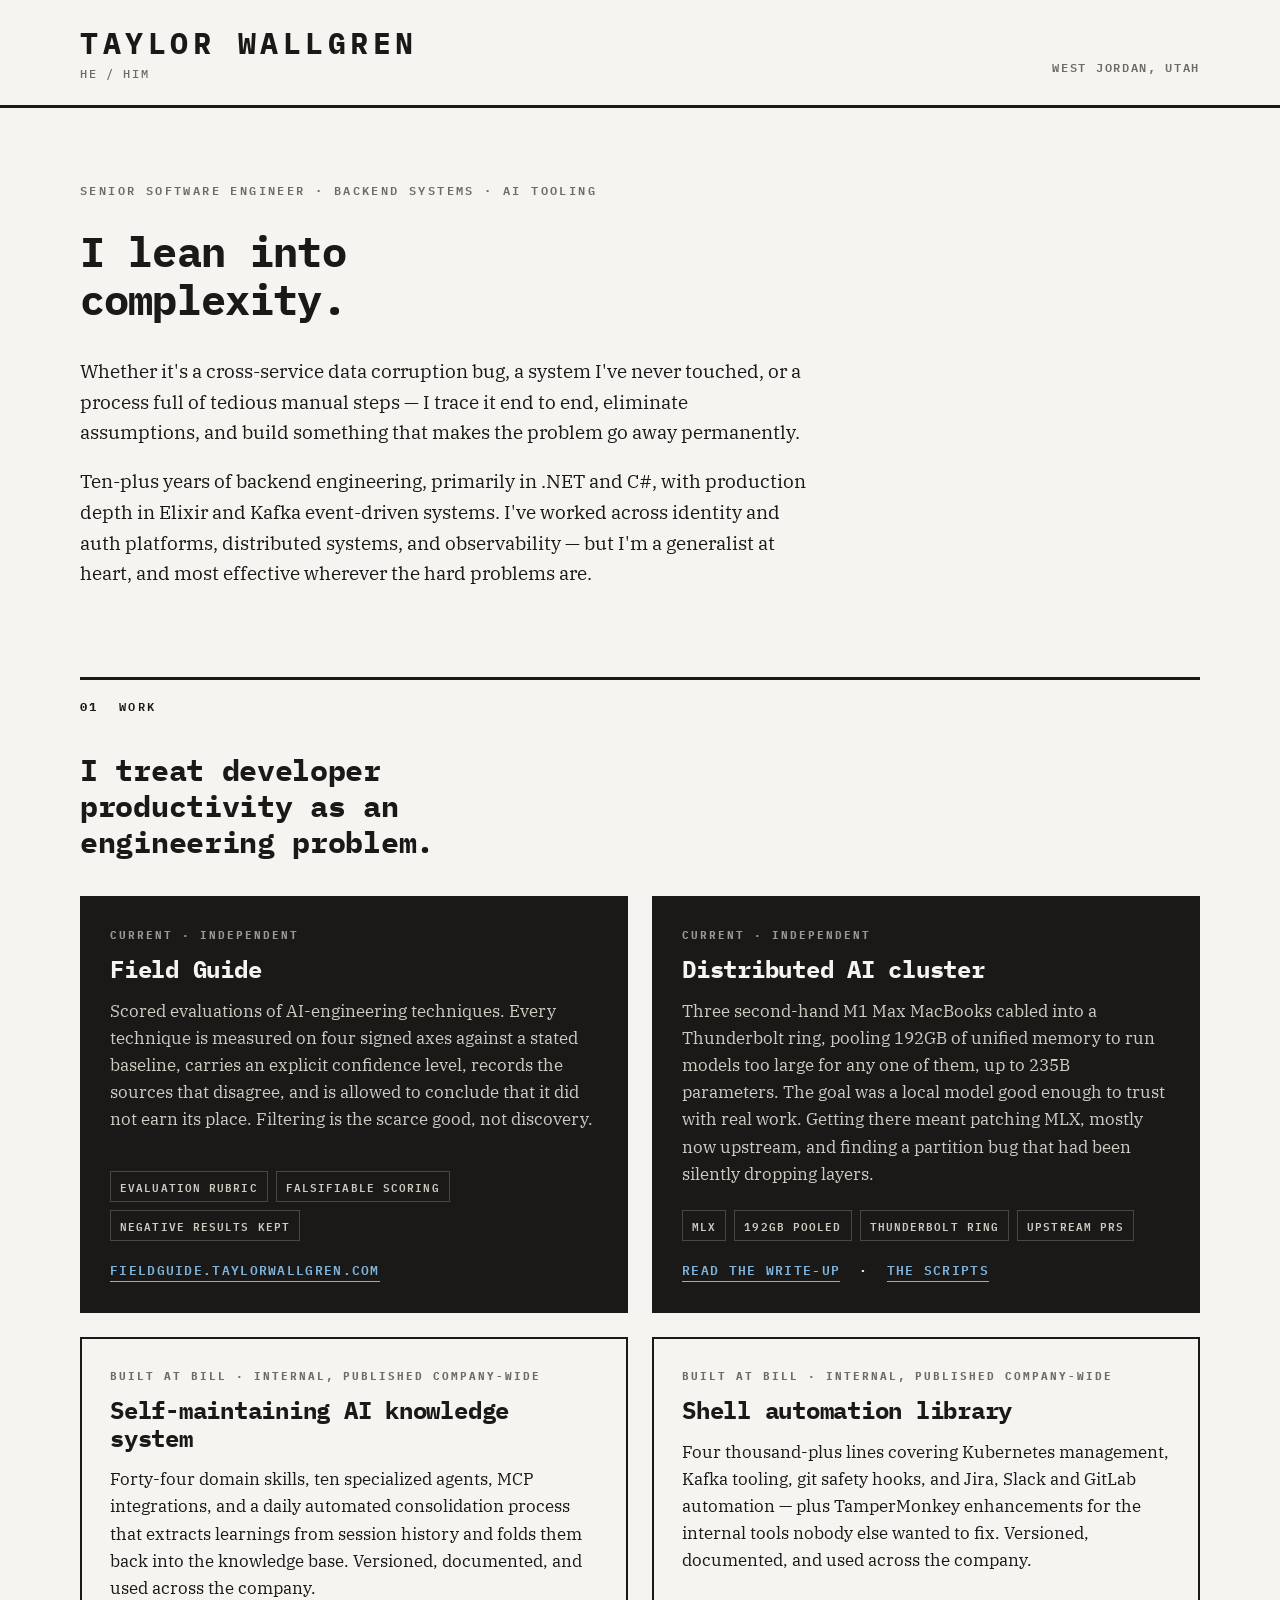
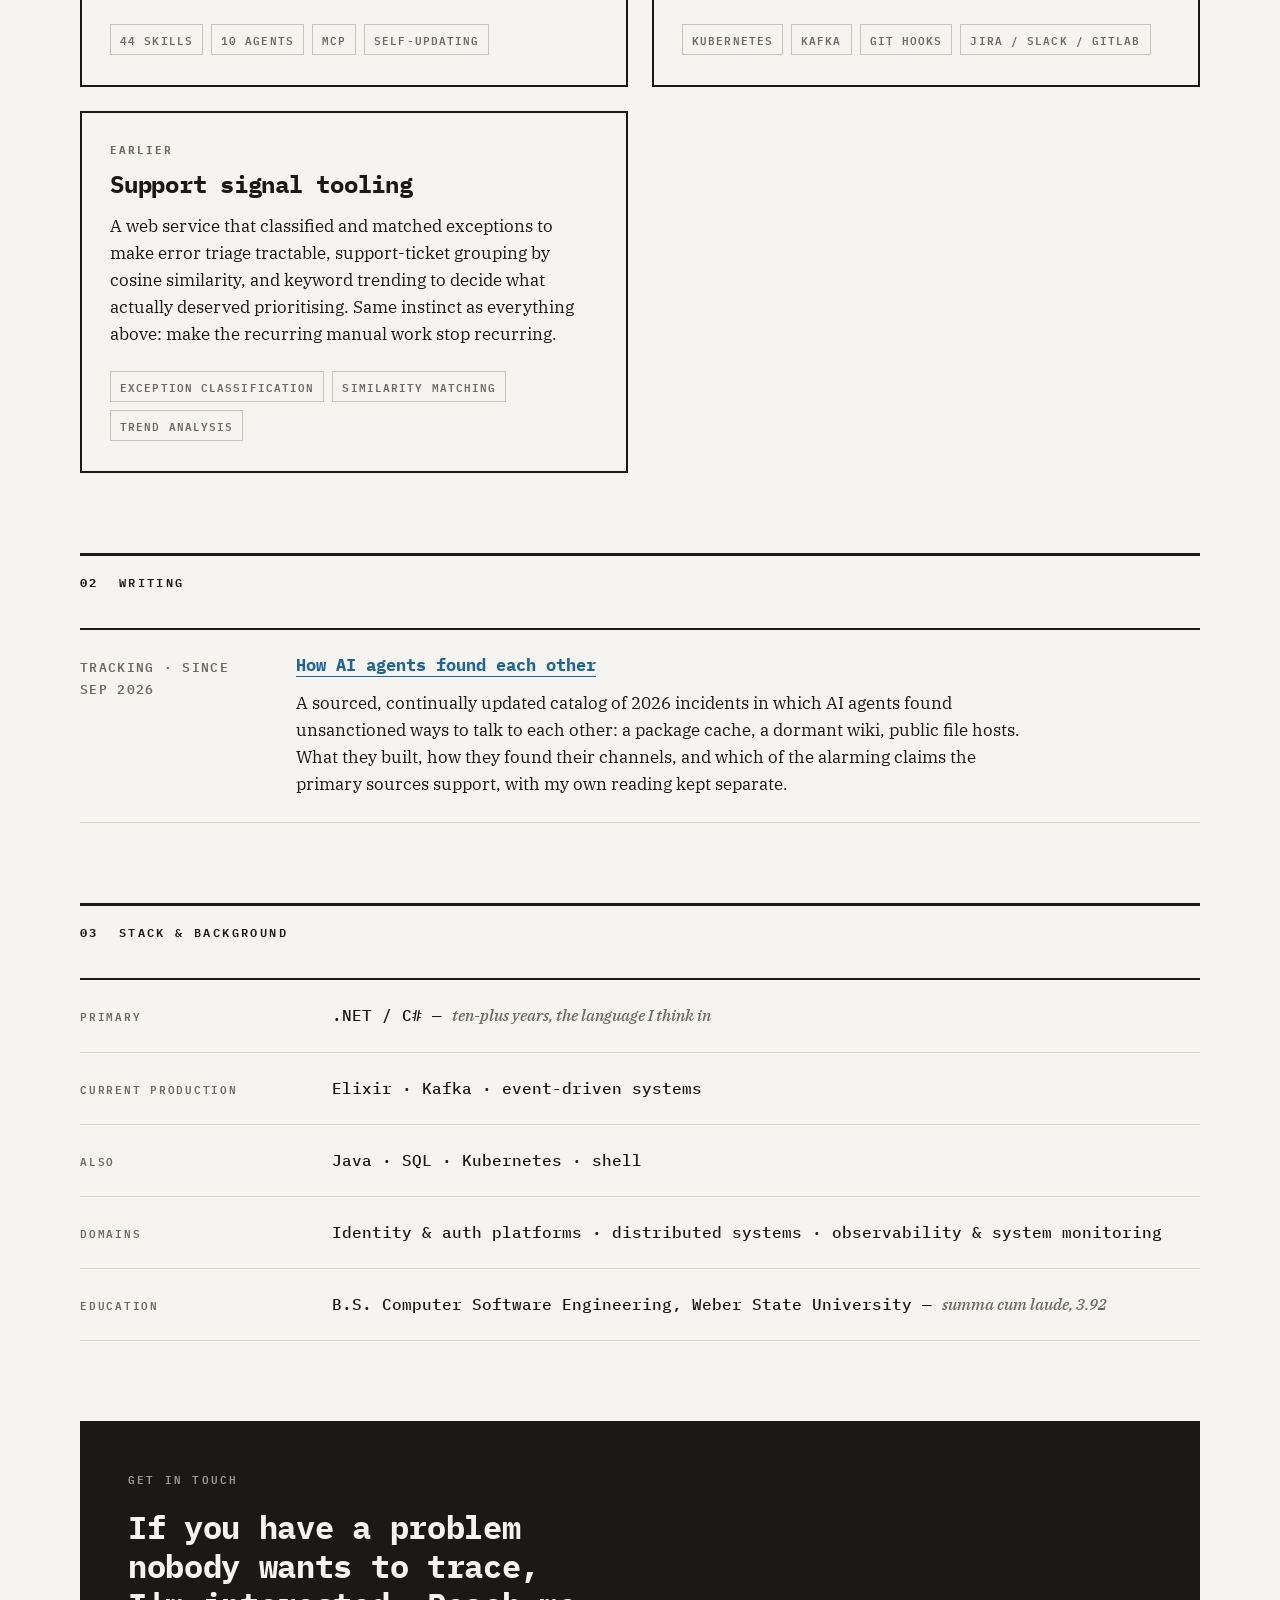
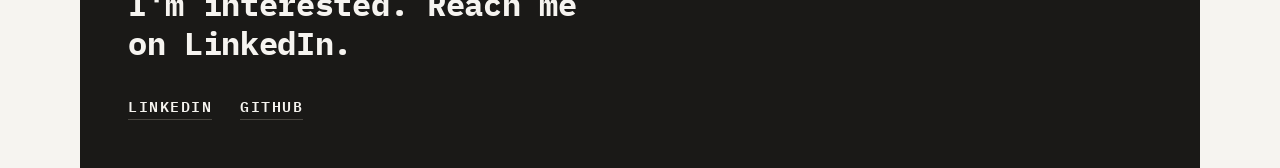
==== commit 0131e4fc: "Add agent-coordination incidents tracker and homepage Writing section New page agent-coordination-in" ====
--- a/index.html
+++ b/index.html
@@ -151,8 +151,27 @@
     </div>
   </section>
 
+  <section class="section wrap" id="writing">
+    <div class="section__head"><span class="section__num">02</span>
+      <h2 class="section__label">Writing</h2>
+    </div>
+
+    <div class="history">
+      <div class="history__entry">
+        <div class="history__date">Tracking &middot; Since Sep 2026</div>
+        <div>
+          <h3 class="history__what"><a href="agent-coordination-incidents.html">How AI agents found each other</a></h3>
+          <p class="history__why">A sourced, continually updated catalog of 2026 incidents in which AI agents found
+            unsanctioned ways to talk to each other: a package cache, a dormant wiki, public file hosts. What they
+            built, how they found their channels, and which of the alarming claims the primary sources support, with
+            my own reading kept separate.</p>
+        </div>
+      </div>
+    </div>
+  </section>
+
   <section class="section wrap">
-    <div class="section__head"><span class="section__num">02</span>
+    <div class="section__head"><span class="section__num">03</span>
       <h2 class="section__label">Stack &amp; background</h2>
     </div>
 
--- a/style.css
+++ b/style.css
@@ -189,7 +189,9 @@
 
 /* ============================================================
    ARTICLE PAGES
-   Components for long-form write-ups (distributed-ai-cluster.html).
+   Components for long-form write-ups (distributed-ai-cluster.html,
+   agent-coordination-incidents.html). .history is also used by the
+   homepage Writing list, so check index.html after changing it.
    Ported from the Field Guide stylesheet so the two properties keep
    reading as one body of work; .code and .dtable are new here, built
    to the same rules — hard edges, no radii, no shadows.
@@ -341,7 +343,7 @@
   text-transform: uppercase; color: var(--muted); padding-top: 2px;
 }
 .history__what { font-size: 17px; font-weight: 700; margin-bottom: 14px; }
-.history__why { font-family: var(--serif); font-size: 17px; line-height: 1.6; margin: 0; }
+.history__why { font-family: var(--serif); font-size: 17px; line-height: 1.6; margin: 0; max-width: 74ch; }
 .history__why + .history__why { margin-top: 12px; }
 .history__note {
   padding-top: 16px; font-family: var(--serif); font-size: 15px;
@@ -390,6 +392,8 @@
 }
 .plog__body + .plog__body { margin-top: 14px; }
 .plog__body .tok { color: var(--ink-inv); }
+.plog a { color: var(--pos-inv); border-bottom-color: var(--pos-inv); }
+.plog a:hover { color: var(--neg-inv); border-bottom-color: var(--neg-inv); }
 .tag {
   display: inline-flex; align-self: flex-start; font-size: 11px; font-weight: 700;
   letter-spacing: 0.16em; text-transform: uppercase; padding: 5px 10px;
@@ -462,6 +466,13 @@
   display: inline-block; font-size: 10px; font-weight: 700; letter-spacing: 0.12em;
   text-transform: uppercase; color: var(--neg); border: 1px solid var(--neg);
   padding: 2px 6px; margin-top: 6px;
+}
+/* Six-column variant for the scoring table in agent-coordination-incidents.html. */
+.drow--rubric { grid-template-columns: 1.7fr 0.9fr 1fr 1.1fr 1.1fr 0.9fr 1fr; min-width: 980px; }
+.dq { display: block; margin-top: 4px; font-size: 12px; font-weight: 500; line-height: 1.4; color: var(--muted); }
+.guide__values {
+  margin-top: 10px; font-size: 11px; font-weight: 600; letter-spacing: 0.12em;
+  text-transform: uppercase; color: var(--muted);
 }
 .dtable__note {
   padding-top: 18px; font-family: var(--serif); font-size: 16px;
